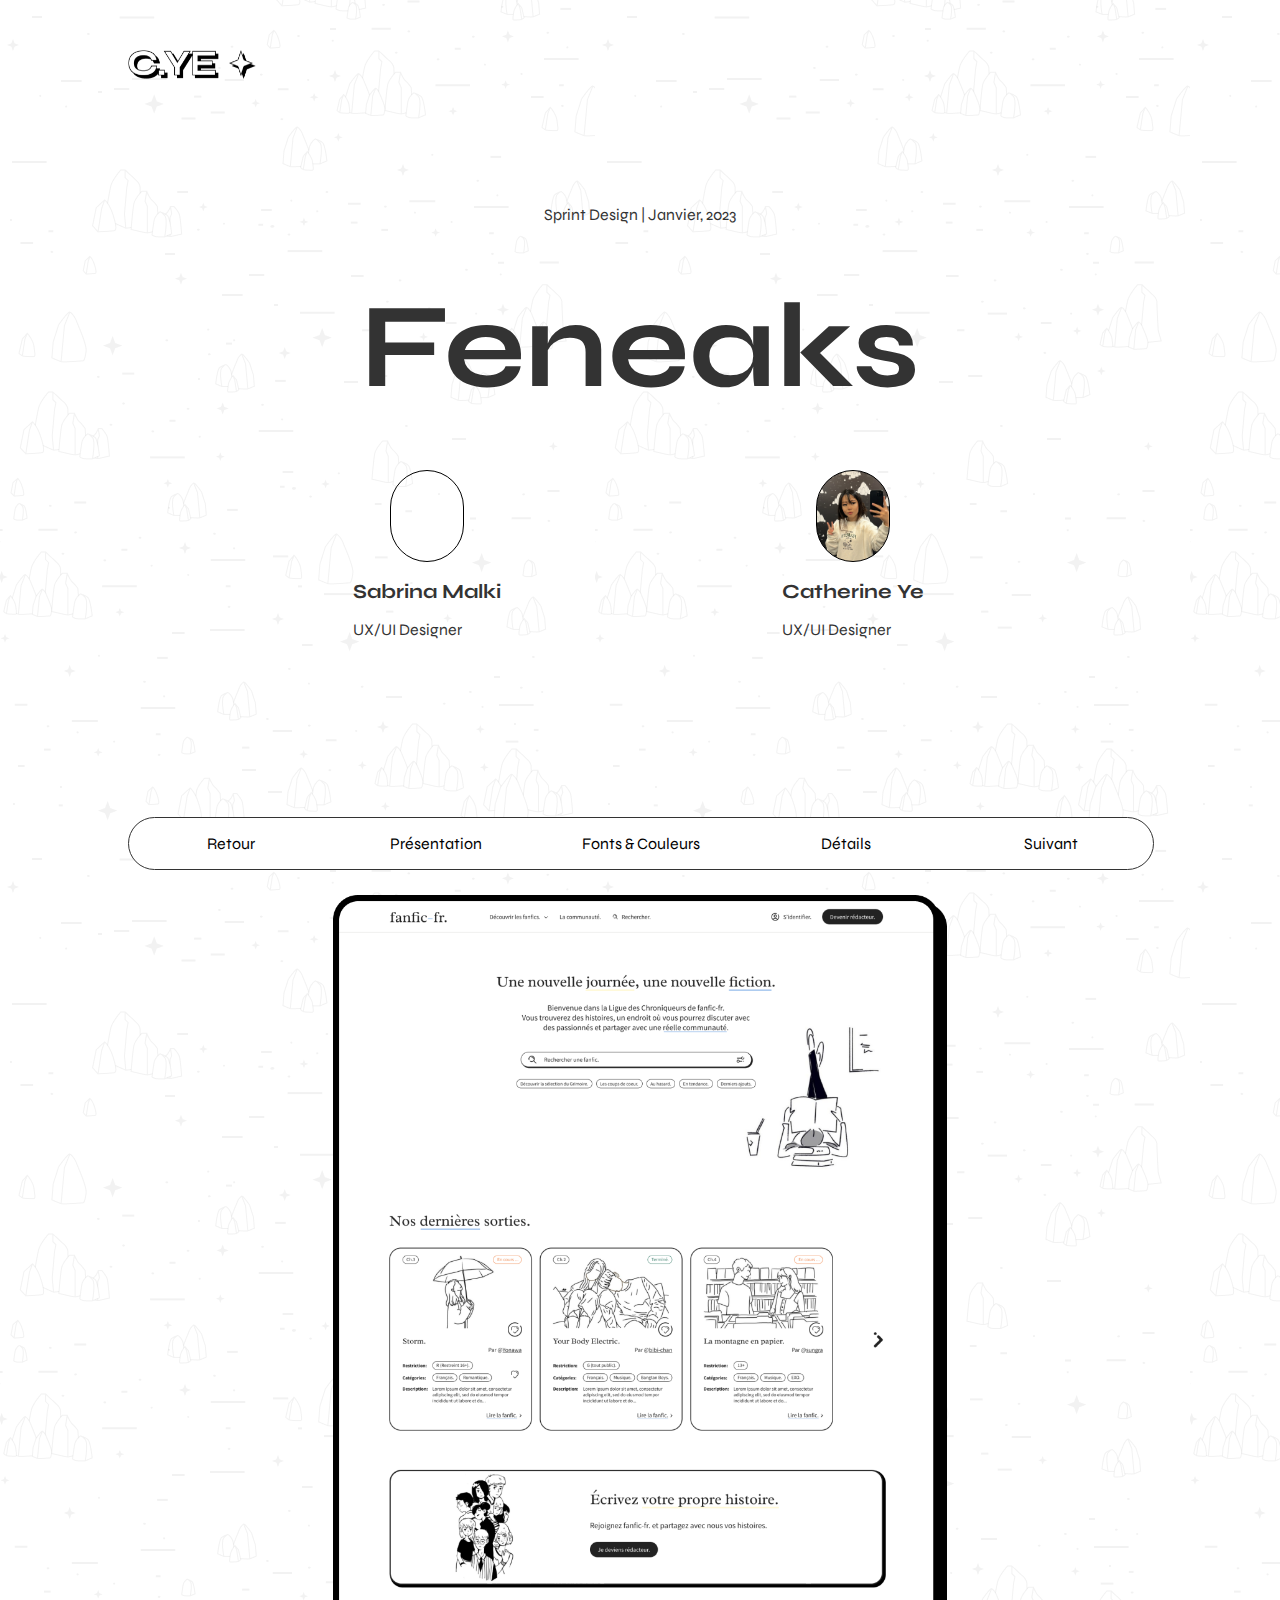
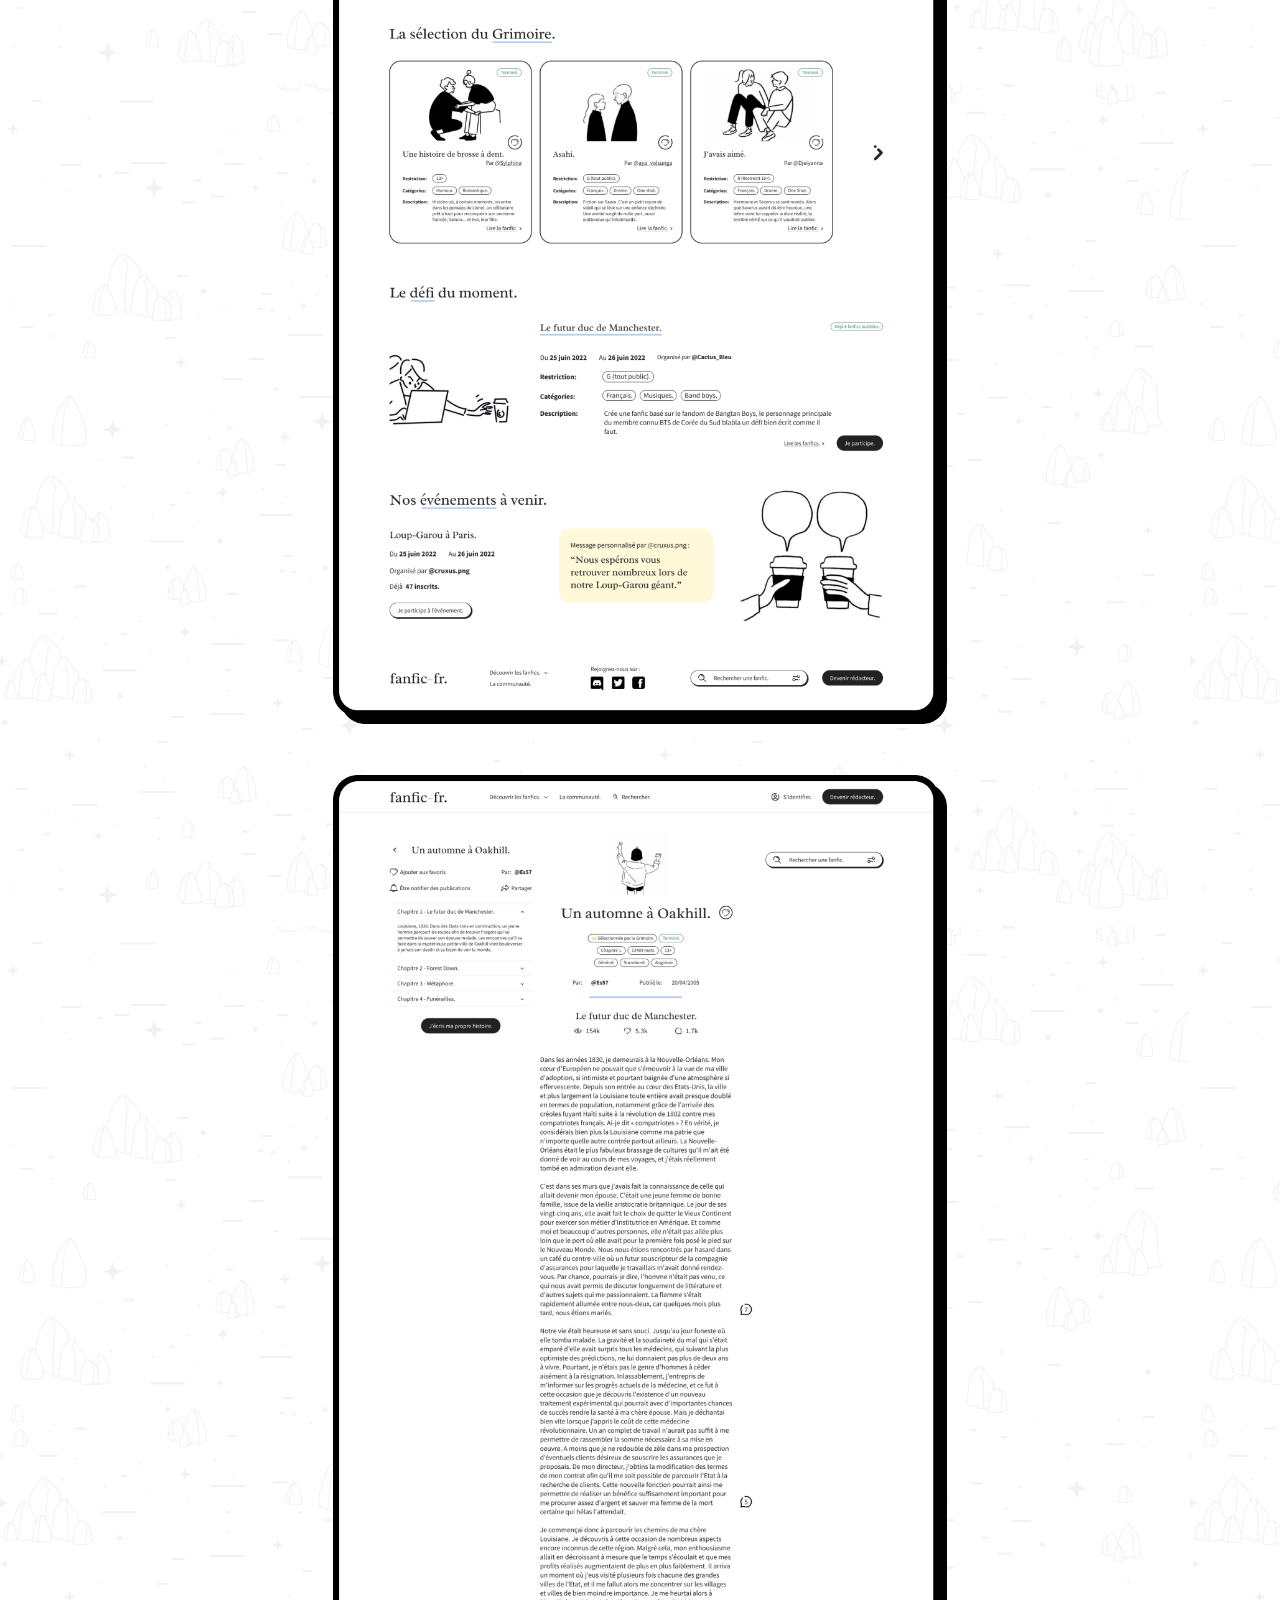
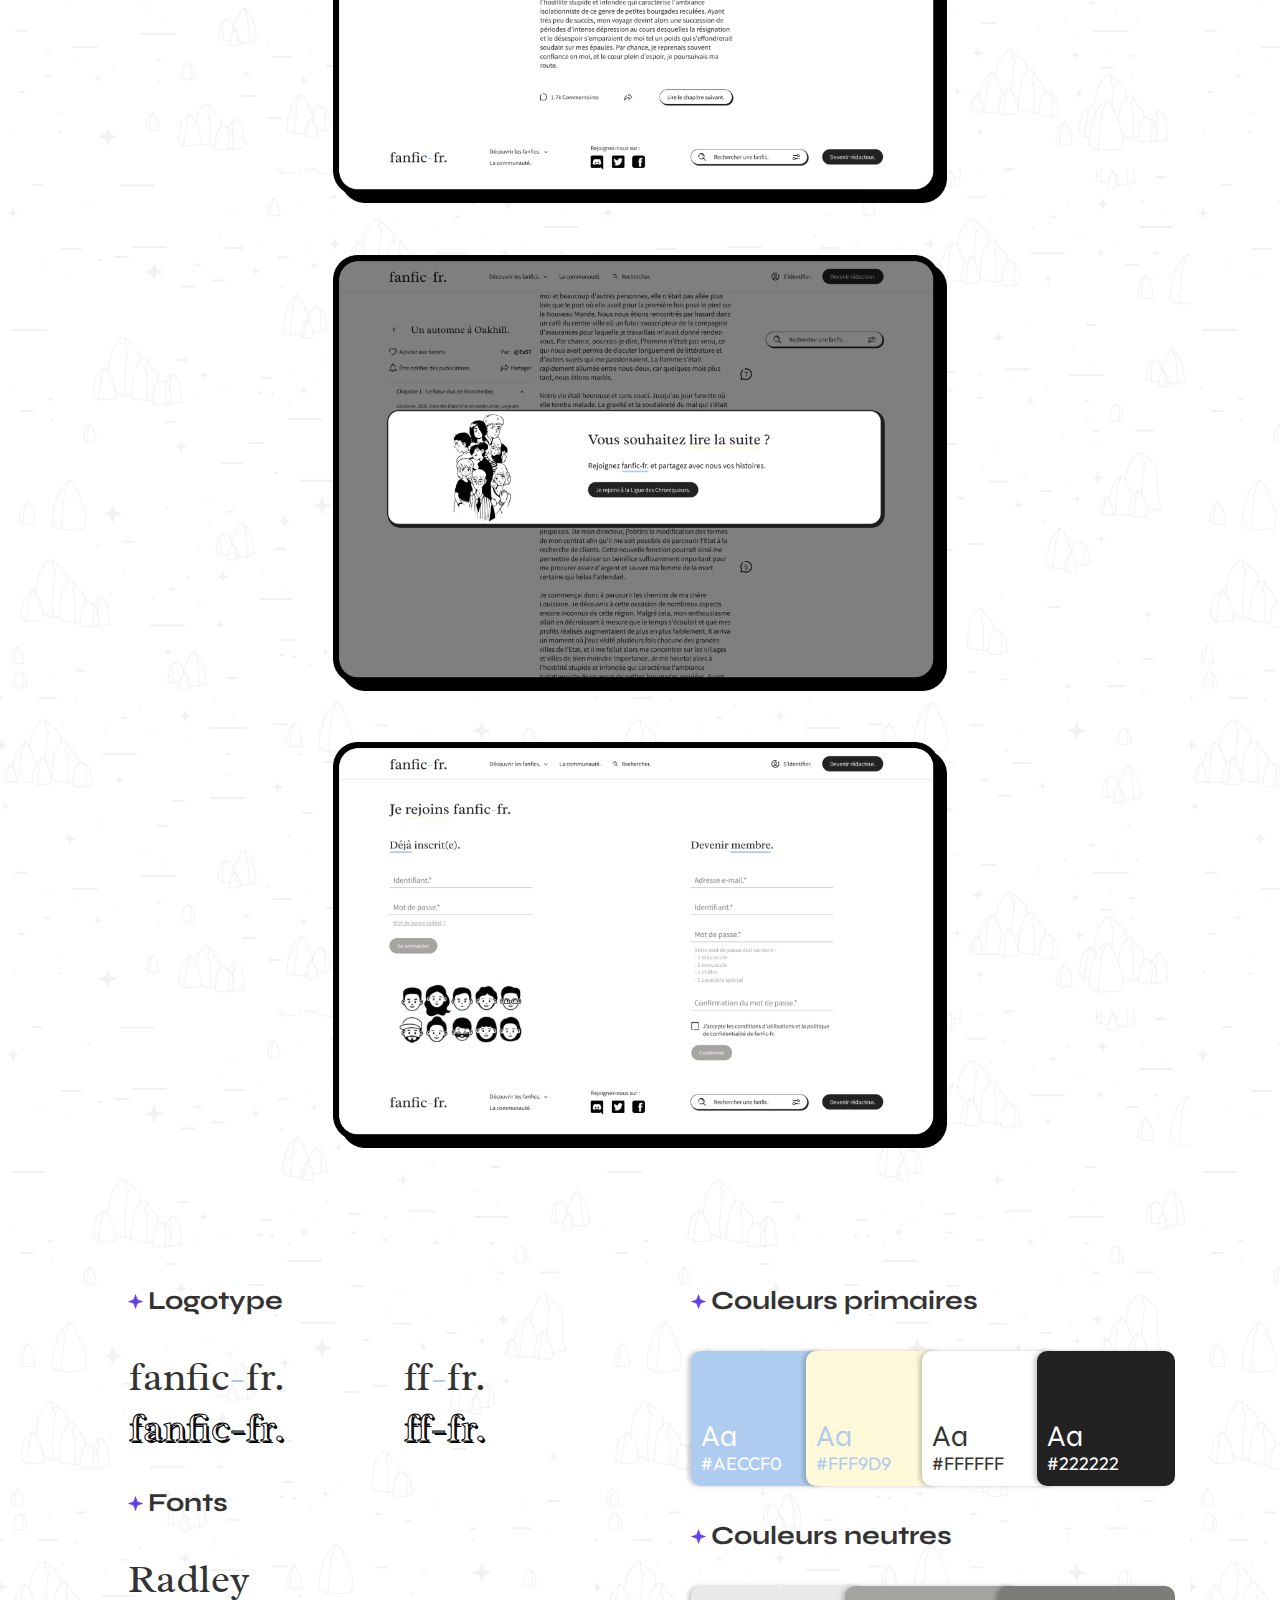
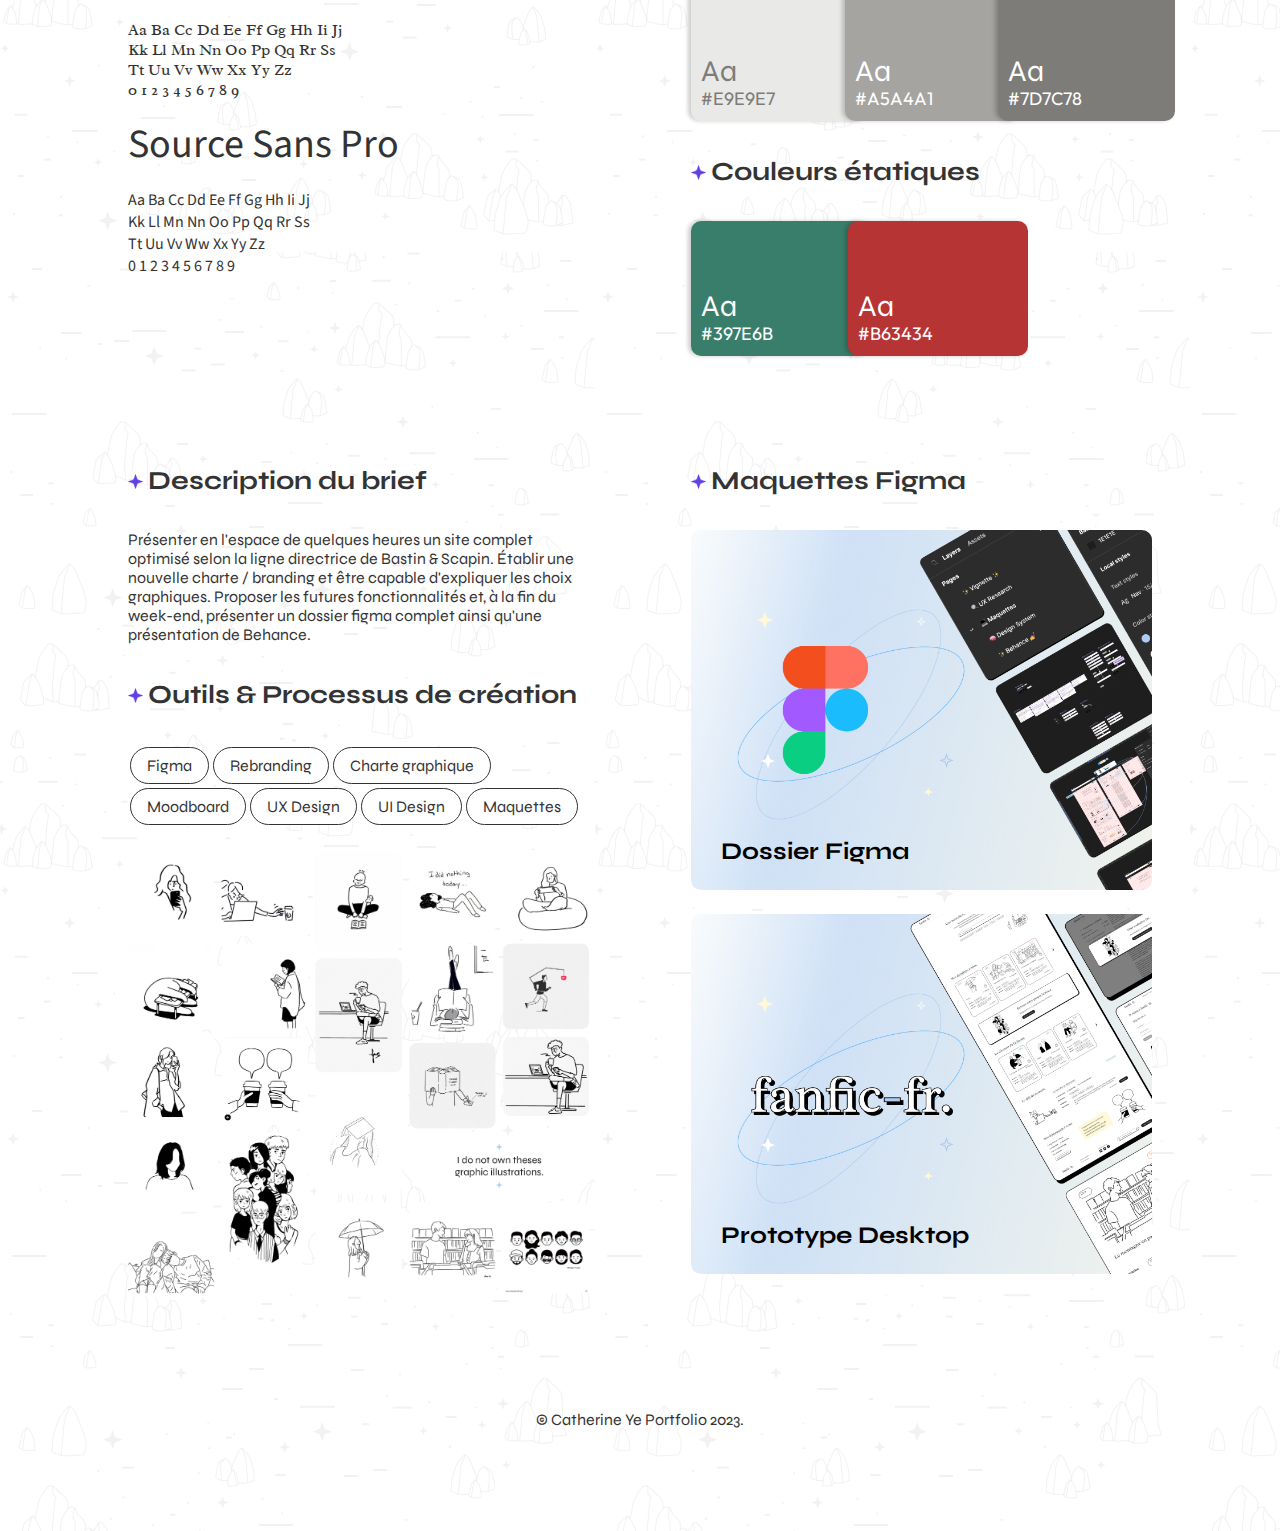
==== pages/feneaks.html @ 431a0350 "Add files via upload" ====
<!DOCTYPE html>
<html lang="fr">
    <head>
        <meta charset="UTF-8">
        <title>Portfolio 2023 | Feneaks.</title>
        <meta name="description" content="Projet 2023">
        <meta name="viewport" content="width=device-width, initial-scale=1">
        <link rel="stylesheet" href="project.css">
        <link rel="icon" href="../images/Catherine-Ye.jpg">
        <link rel="preconnect" href="https://fonts.googleapis.com">
        <link rel="preconnect" href="https://fonts.gstatic.com" crossorigin>
        <link href="https://fonts.googleapis.com/css2?family=Outfit&family=Radley&family=Source+Sans+Pro&family=Syne&display=swap" rel="stylesheet">
    </head>
    <body>
        <!-- Header -->
        <header> 
            <a href="../index.html">
            <img src    ="../images/Logo-Catherine-Ye.png" alt="Logo" id="logo"></a>
            <nav>
                <ul>
                    <a href="../index.html" class="direction-nav">
                        <li>Retour</li>
                    </a>
                    <a href="#Presentation" class="direction-nav hide">
                        <li>Présentation</li>
                    </a>
                    <a href="#font-colors" class="direction-nav hide">
                        <li>Fonts & Couleurs</li>
                    </a>
                    <a href="#details" class="direction-nav">
                        <li>Détails</li>
                    </a>               
                    <a href="../index.html" class="direction-nav">
                        <li>Suivant</li>
                    </a>           
                </ul>
            </nav>
        </header>
        <!-- Main -->
        <main>  
            <!-- PRESENTATION -->
            <section id="Presentation">
                <span>Sprint Design | Janvier, 2023</span>
                <h1>Feneaks</h1>
                <div class="display-designer">
                    <!-- DESIGNER 1 -->
                    <div class="presentation-designer">
                        <a href="#" target="_blank" class="designers" id="Sabrina">
                        </a>
                        <div>
                        <h2>Sabrina Malki</h2>
                        <span>UX/UI Designer</span>
                        </div>
                    </div>
                    <!-- DESIGNER 2 -->
                    <div class="presentation-designer">
                        <a href="https://www.linkedin.com/in/catherine-ye-b4a53a199/" target="_blank" class="designers" id="Catherine">
                        </a>
                        <div>
                        <h2>Catherine Ye</h2>
                        <span>UX/UI Designer</span>
                        </div>
                    </div>
                </div>
            </section>
            <!-- PROJECT MOCK-UPS -->
            <section id="project">
                <img src="fffr/Home-Page.png" alt="Home Page">
                <img src="fffr/Lecture-Page.png" alt="Lecture Page">
                <img src="fffr/Overlay.png" alt="Overlay Page">
                <img src="fffr/Identification.png" alt="Identification Page">
            </section>
            <!-- GRAPHIC CHART -->
            <section id="font-colors" class="display-two-section">
                <!-- LOGOTYPE & FONTS -->
                <div class="two-section">
                    <h4><div class="star"></div>Logotype</h4>
                    <div class="display">
                        <div>
                            <span class="font-radley font-name" style="padding-right:25%">fanfic<span style="color:#AECCF0">-</span>fr.</span>
                            <span class="font-radley font-name">ff<span style="color:#AECCF0">-</span>fr.</span>
                        </div>
                        <div>
                            <span class="font-radley font-name fffr-logo" style="padding-right:25%">fanfic<span style="color:#AECCF0">-</span>fr.</span>
                            <span class="font-radley font-name fffr-logo">ff<span style="color:#AECCF0">-</span>fr.</span>
                        </div>
                    </div>
                    <h4><div class="star"></div>Fonts</h4>
                    <div class="display">
                        <div class="font-radley font-size">
                            <span class="font-name">Radley</span>
                            <p>Aa Ba Cc Dd Ee Ff Gg Hh Ii Jj <br/>Kk Ll Mn Nn Oo Pp Qq Rr Ss <br/> Tt Uu Vv Ww Xx Yy Zz <br/> 0 1 2 3 4 5 6 7 8 9</p>
                        </div>
                        <div class="font-source font-size">
                            <span class="font-name">Source Sans Pro</span>
                            <p>Aa Ba Cc Dd Ee Ff Gg Hh Ii Jj <br/>Kk Ll Mn Nn Oo Pp Qq Rr Ss <br/> Tt Uu Vv Ww Xx Yy Zz <br/> 0 1 2 3 4 5 6 7 8 9</p>
                        </div>
                    </div>
                </div>
                <!-- COLORS -->
                <div class="two-section">
                    <!-- PRIMARY COLORS -->
                    <h4><div class="star"></div>Couleurs primaires</h4>
                    <div class="cards">
                        <!-- COLORS 1 -->
                        <div class="color-card" id="fffr-color1"><p class="font-card">Aa<br/><span>#AECCF0</span></p></div>
                        <!-- COLORS 2 -->
                        <div class="color-card" id="fffr-color2"><p class="font-card">Aa<br/><span>#FFF9D9</span></p></div>
                        <!-- COLORS 3 -->
                        <div class="color-card" id="color-white"><p class="font-card">Aa<br/><span>#ffffff</span></p></div>
                        <!-- COLORS 4 -->
                        <div class="color-card" id="fffr-color3"><p class="font-card">Aa<br/><span>#222222</span></p></div>
                    </div>
                    <!-- SECONDARY COLORS -->
                    <h4><div class="star"></div>Couleurs neutres</h4>
                    <div class="cards">
                        <!-- COLORS 4 -->
                        <div class="color-card" id="fffr-color4"><p class="font-card">Aa<br/><span>#E9E9E7</span></p></div>
                        <!-- COLORS 5 -->
                        <div class="color-card" id="fffr-color5"><p class="font-card">Aa<br/><span>#A5A4A1</span></p></div>
                        <!-- COLORS 6 -->
                        <div class="color-card" id="fffr-color6"><p class="font-card">Aa<br/><span>#7D7C78</span></p></div>
                    </div>
                    <!-- TERTIARY COLORS -->
                    <h4><div class="star"></div>Couleurs étatiques</h4>
                    <div class="cards">
                        <!-- COLORS 7 -->
                        <div class="color-card" id="fffr-color7"><p class="font-card">Aa<br/><span>#397E6B</span></p></div>
                        <!-- COLORS 8 -->
                        <div class="color-card" id="fffr-color8"><p class="font-card">Aa<br/><span>#B63434</span></p></div>
                    </div>
                </div>
            </section>
            <!-- CREATIVE PROCESS -->
            <section id="details" class="display-two-section">
                <div class="two-section">
                    <h4><div class="star"></div>Description du brief</h4>
                    <p>
                        Présenter en l'espace de quelques heures un site complet optimisé selon la ligne directrice de Bastin & Scapin. Établir une nouvelle charte / branding  et être capable d'expliquer les choix graphiques. Proposer les futures fonctionnalités et, à la fin du week-end, présenter un dossier figma complet ainsi qu'une présentation de Behance.
                    </p>

                    <h4><div class="star"></div>Outils & Processus de création</h4>
                    <div class="tags">
                        <span>Figma</span>
                        <span>Rebranding</span>
                        <span>Charte graphique</span>
                        <span>Moodboard</span>
                        <span>UX Design</span>
                        <span>UI Design</span>
                        <span>Maquettes</span>
                    </div>
                    <img src="fffr/inspirations.png" alt="Overlay Page">
                    
                </div>
                <div class="two-section">
                    <h4><div class="star"></div>Maquettes Figma</h4>
                    <a href="https://www.figma.com/file/IY01P5jGWCHgqMpRWJ1ER8/Fanfic-fr.?node-id=75%3A1815&t=VObmJ5rbemUTi3DX-1" target="_blank">
                    <div class="project" id="Figma-FFFR">
                        <h3 class="font-project">Dossier Figma</h3>
                    </div>
                    </a>

                    <a href="https://www.figma.com/proto/IY01P5jGWCHgqMpRWJ1ER8/Fanfic-fr.?page-id=2%3A112&node-id=2%3A113&viewport=396%2C424%2C0.16&scaling=scale-down-width&starting-point-node-id=2%3A113" target="_blank">
                        <div class="project" id="Figma-FFFR2">
                            <h3 class="font-project">Prototype Desktop</h3>
                        </div>
                        </a>
                </div>
            </section>
        </main>       
        <!-- Footer -->
        <footer> 
            © Catherine Ye Portfolio 2023.
        </footer>
    </body>
</html>
---- pages/project.css ----
/* General Code */

html{
    scroll-behavior: smooth;
}

body{
    background-image: url("../images/Background.png");
    width: 80%;
    margin: 0 auto;
    font-family: 'Syne', sans-serif;
    color: #333;
}

nav{
    width: 80%;
    bottom: 30px;
    border: 1px #333 solid;
    border-radius: 50px;
    background-color: #fff;
    position: fixed;
    z-index: 1;
}

ul{
    margin: 0;
    padding: 0;
    display: flex;
    flex-direction: row;
    justify-content: space-between;
}

ul>a{
    width: 20%;
}

li{
    text-align: center;
    padding: 16px;
    list-style: none;
    border-radius: 50px;
}

nav ul a li:hover{
    cursor: pointer;
    color: #fff;
    background-color: #1650E9;
    transition-duration: 0.3s;
}

li:not(hover){
    transition-duration: 0.3s;
}

a{
    color: initial;
    text-decoration: none;
}

h1{
    font-size: 120px;
    margin: 5% 0;
    text-justify: center;
    text-align: center;
}

h2{
    font-size: 20px;
}

h3{
    font-size: 24px;
}

h4{
    font-size: 26px;
}

@font-face {
    font-family: 'Filson Pro';
    src: url('custom-font/FilsonPro-Regular.eot');
    src: url('custom-font/FilsonPro-Regular.woff') format('woff'),url('custom-font/FilsonPro-Regular.woff2') format('woff2'),
         url('custom-font/FilsonPro-Regular.ttf') format('truetype'),
         url('custom-font/FilsonPro-Regular.svg') format('svg');
    font-weight: normal;
    font-style: normal;

}

.star{
    width: 15px;
    height: 15px;
    padding-right: 5px;
    background-image: url('../images/star.png');
    background-size: contain;
    background-repeat: no-repeat;
    display: inline-block;
}

#logo{
    width: 10%;
    height: auto;
    position: fixed;
    top: 50px;
    z-index: 1;
}

/* MAIN */

main{
    display: flex;
    flex-direction: column;
    justify-content: space-between;
}

section{
    padding-top: 5%;
    scroll-behavior: smooth;
}

/* DESIGNERS */

#Presentation{
    width: 100%;
    display: flex;
    flex-direction: column;
    align-items: center;
    padding: 20% 0;
}

.display-designer{
    width: 100%;
    display: flex;
    justify-content: space-evenly;
}

.presentation-designer{
    width: 25%;
    display: flex;
    flex-direction: column;
    align-items: center;
}

.designers{
    width: 8vh;
    height: 10vh;
    border-radius: 200px;
    border: 1px solid #000 ;
    background-size: cover;
    background-repeat: no-repeat;

}

#Sabrina{
    background-image: url("../images/Sabrina-Malki.png");
}

#Damien{
    background-image: url("../images/Damien-Veau.png");
}

#Catherine{
    background-image: url("../images/Catherine-Ye.png");
}

/* PROJECTS */

#project{
    display: flex;
    flex-direction: column;
    justify-content: center;
    align-items: center;
}

#project img{
    width: 60%;
    margin-bottom: 5%;
}

/* FONTS & COLORS */

.two-section{
    width: 45%;
}

.two-section img{
    padding-top: 5%;
    width: 100%;
}

.display{
    display: flex;
    justify-content: space-between;
    flex-direction: column;
}

.display-two-section{
    display: flex;
    flex-direction: row;
    justify-content: space-between;
}

/*LOGOTYPE FFFR*/

.fffr-logo{
    color: #fff;
    -webkit-text-stroke: 1px;
    -webkit-text-stroke-color: #000000;
    text-shadow: 2px 2px 0px #000000;
}

/* GENERIC FONTS */

.font-syne{
    font-family: 'Syne', sans-serif;
}

.font-outfit{
    font-family: 'Outfit', sans-serif;
}

/* FANFIC-FR. FONTS */

.font-radley{
    font-family: 'Radley', serif;
}

.font-source{
    font-family: 'Source Sans Pro', sans-serif;
}

.font-raleway{
    font-family: 'Raleway', sans-serif;
}

.font-filson{
    font-family: 'Filson Pro';
}

.font-poppins{
    font-family: 'Poppins', sans-serif;
}

.font-inter{
    font-family: 'Inter', sans-serif;
}

.font-name{
    font-size: 40px;
}

.cards{
    display: flex;
    margin-bottom: 5%;
}

.color-card{
    width: 20vh;
    height: 15vh;
    border-radius: 10px;
    margin-right: -5%;
    position: relative;
    box-shadow: -3px 0px 4px 0px rgba(0, 0, 0, .2);
}

.color-card:hover{
    width: 30vh;
    transition-duration: 0.4s;
}

.color-card:not(hover){
    transition-duration: 0.4s;
}

.font-card{
    margin: 0;
    position: absolute;
    font-size: 30px;
    line-height: 24px;
    bottom: 10px;
    left: 10px;
}

.font-card span{
    font-size: 18px;
    text-transform: uppercase;
    font-family: 'Outfit', sans-serif;
}

/* GENERIC COLORS */

#color-blue{
    background-color: #1650E9;
    color: #fff;
}

#color-black{
    background-color: #333;
    color: #fff;
}

#color-white{
    background-color: #fff;
    color: #333;
}

/* FANFIC-FR. COLORS */

#fffr-color1{
    background-color: #AECCF0;
    color: #fff;
}

#fffr-color2{
    background-color: #FFF9D9;
    color: #AECCF0;
}

#fffr-color3{
    background-color: #222222;
    color: #fff;
}

#fffr-color4{
    background-color: #E9E9E7;
    color: #7D7C78;
}

#fffr-color5{
    background-color: #A5A4A1;
    color: #fff;
}

#fffr-color6{
    background-color: #7D7C78;
    color: #fff;
}

#fffr-color7{
    background-color: #397E6B;
    color: #fff;
}

#fffr-color8{
    background-color: #B63434;
    color: #fff;
}

/* ROLLL&PLAY COLORS */

#rolllp-color1{
    background-color: #869CE5;
    color: #fff;
}

#rolllp-color2{
    background-color: #F08CA3;
    color: #fff;
}

#rolllp-color3{
    background-color: #0F1243;
    color: #fff;
}

#rolllp-color4{
    background-color: #FFE3E2;
    color: #0F1243;
}

#rolllp-color5{
    background-color: #FFF9EB;
    color: #0F1243;
}

#rolllp-color6{
    background-color: #121212;
    color: #fff;
}

#rolllp-color7{
    background: linear-gradient(180deg, #FFE3E2 7.29%, #FFEAE2 33.33%, #FFF9EB 56.25%, #E8EDFE 82.81%, #C6D0F4 100%);
    color: #0F1243;
}

/* THE WOKIES COLORS */

#wokies-color1{
    background-color: #4EBE90;
    color: #FFF;
}

#wokies-color2{
    background-color: #FFF8EA;
    color: #000;
}

#wokies-color3{
    background-color: #FFD2CC;
    color: #000;
}

#wokies-color4{
    background-color: #FFBE14;
    color: #fff;
}

#wokies-color5{
    background-color: #3757E1;
    color: #fff;
}

#wokies-color6{
    background-color: #EF2B00;
    color: #fff;
}

#wokies-color7{
    background-color: #F1F1F1;
    color: #000;
}

#wokies-color8{
    background-color: #9F9F9F;
    color: #000;
}

/* TOOLS & CREATIVE PROCESS*/

#details{
    display: flex;
}

.tags{
    display: flex;
    flex-wrap: wrap;
}

.tags span{
    padding: 8px 16px;
    margin: 2px;
    background-color: #fff;
    border: 1px solid #333;
    border-radius: 30px;
}

.project{
    width: 100%; 
    height: 40vh;
    background-size: cover;
    background-repeat: no-repeat;
    margin-bottom: 5%;
    position: relative;
    border-radius: 10px;
}

.font-project{
    position: absolute;
    bottom: 0;
    left: 30px;
}

#Figma-FFFR{
    background-image: url("fffr/Figma-fffr.png");
}

#Figma-FFFR2{
    background-image: url("../images/Vignette-fffr.png");
}

#Figma-RP{
    background-image: url("rolllp/Vignette-RolllP-Desktop.png");
}

#Figma-RP2{
    background-image: url("rolllp/Vignette-RolllP-Mobile.png");
}

#Figma-wokies{
    background-image: url("wokies/Figma-wokies.png");
}

footer{
    text-align: center;
    margin: 10% 0;
}

/* Laptop */

@media only screen and (max-width: 992px) {

    nav{
        bottom: 20px;
    }   

    #logo{
        width: 20%;
        height: auto;
        position: fixed;
        top: 30px;
    }

    .presentation-designer{
        width: 50%;
        flex-direction: column;
        text-align: center;
    } 

    h1{
        font-size: 60px;
    }    

    #project img{
        width: 100%;
    }

    .display{
        flex-direction: row;
    }

    .display-two-section{
        width: 100%;
        flex-direction: column;
    }

    .two-section{
        width: 100%;
    }
    
    .color-card{
        width: 20vh;
        height: 15vh;
    }    
}

/* Tablet */

@media only screen and (max-width: 768px) {
    h4{
        font-size: 20px;
    }

    .hide{
        display: none;
    }

    ul{
        justify-content: space-around;
    }
    ul>a {
        width: 33.3%;
    }

    .font-size{
        font-size: 18px;
    }

    .font-card{
        font-size: 20px;
    }
    
    .font-card span{
        font-size: 14px;
    }

    .color-card{
        margin-right: -2%;
    }    

    .project{
        width: 100%; 
        height: 30vh;
    }
    footer{
        margin-bottom: 20%;
    }
}

/* Phone */

@media only screen and (max-width: 500px) {

    .display{
        flex-direction: column;
    }
    .display div{
        display: flex;
        flex-direction: column;
    }

    footer{
        margin-bottom: 30%;
    }

}
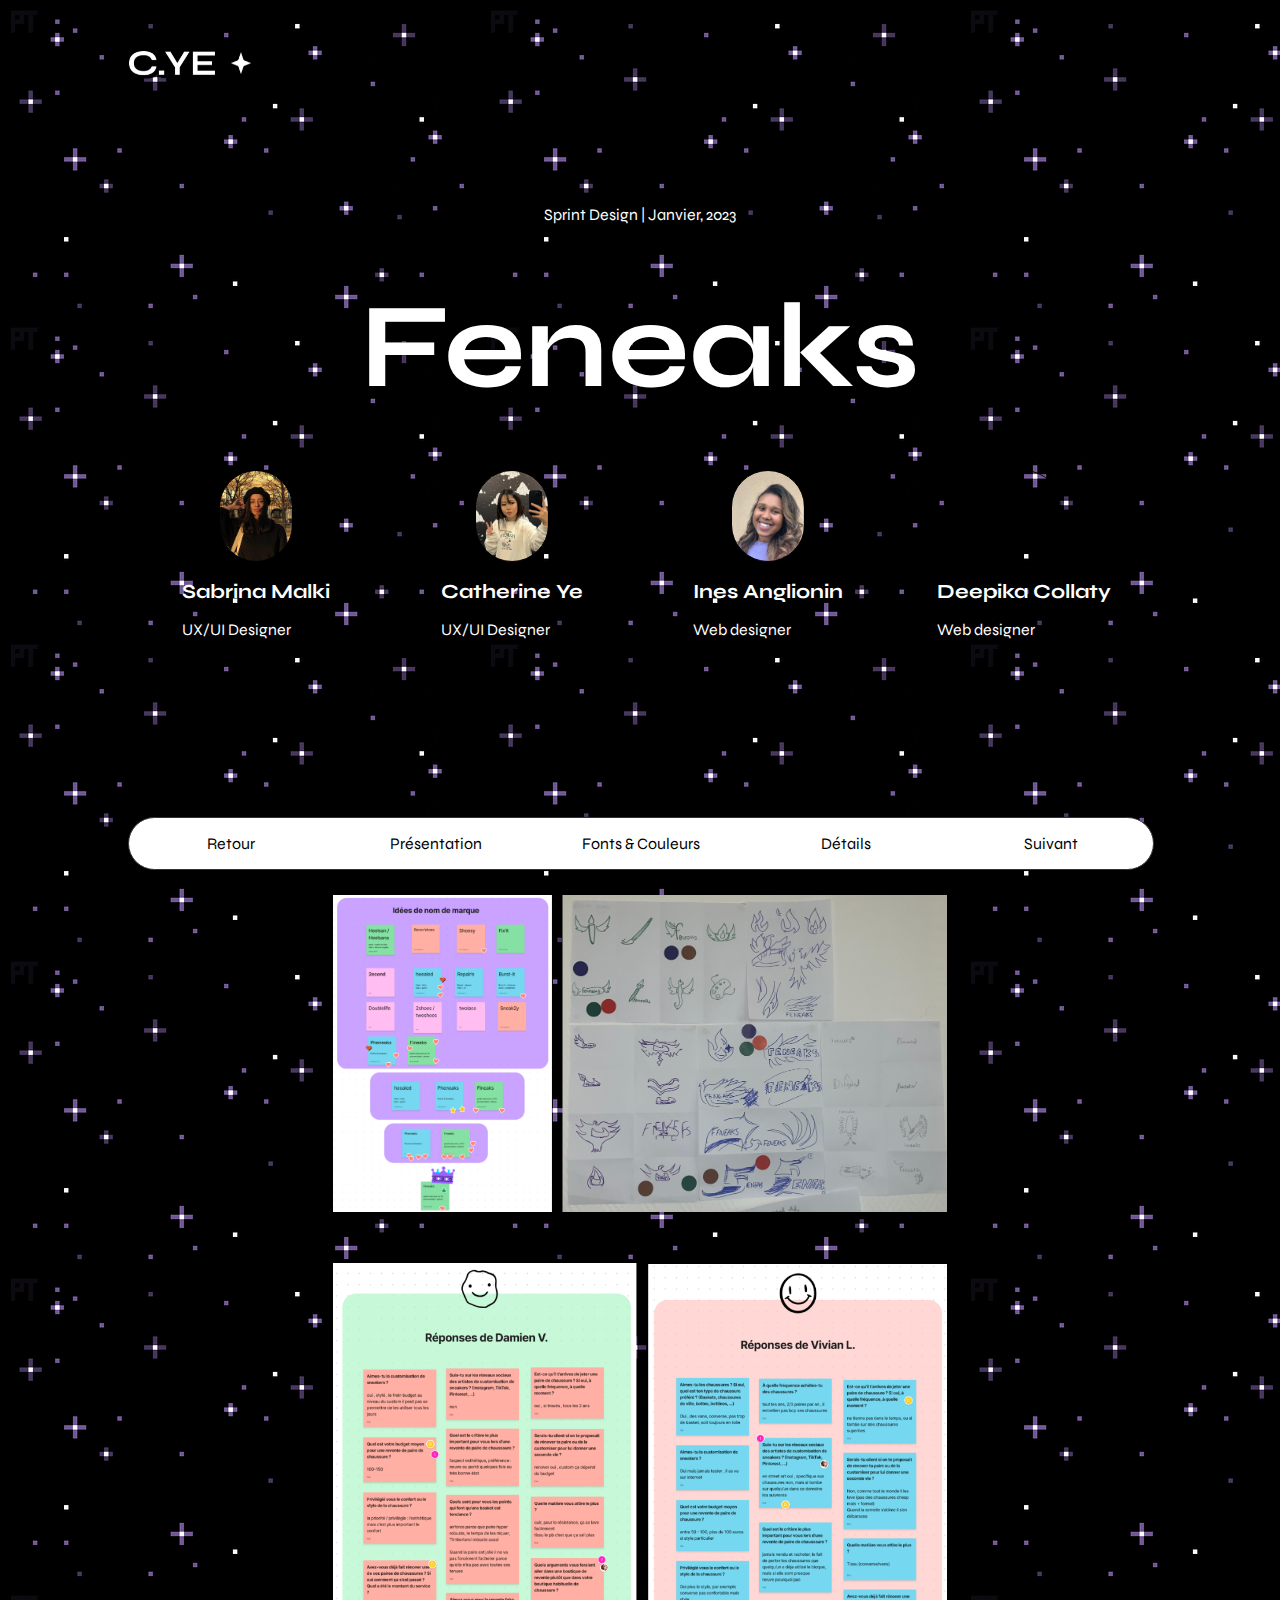
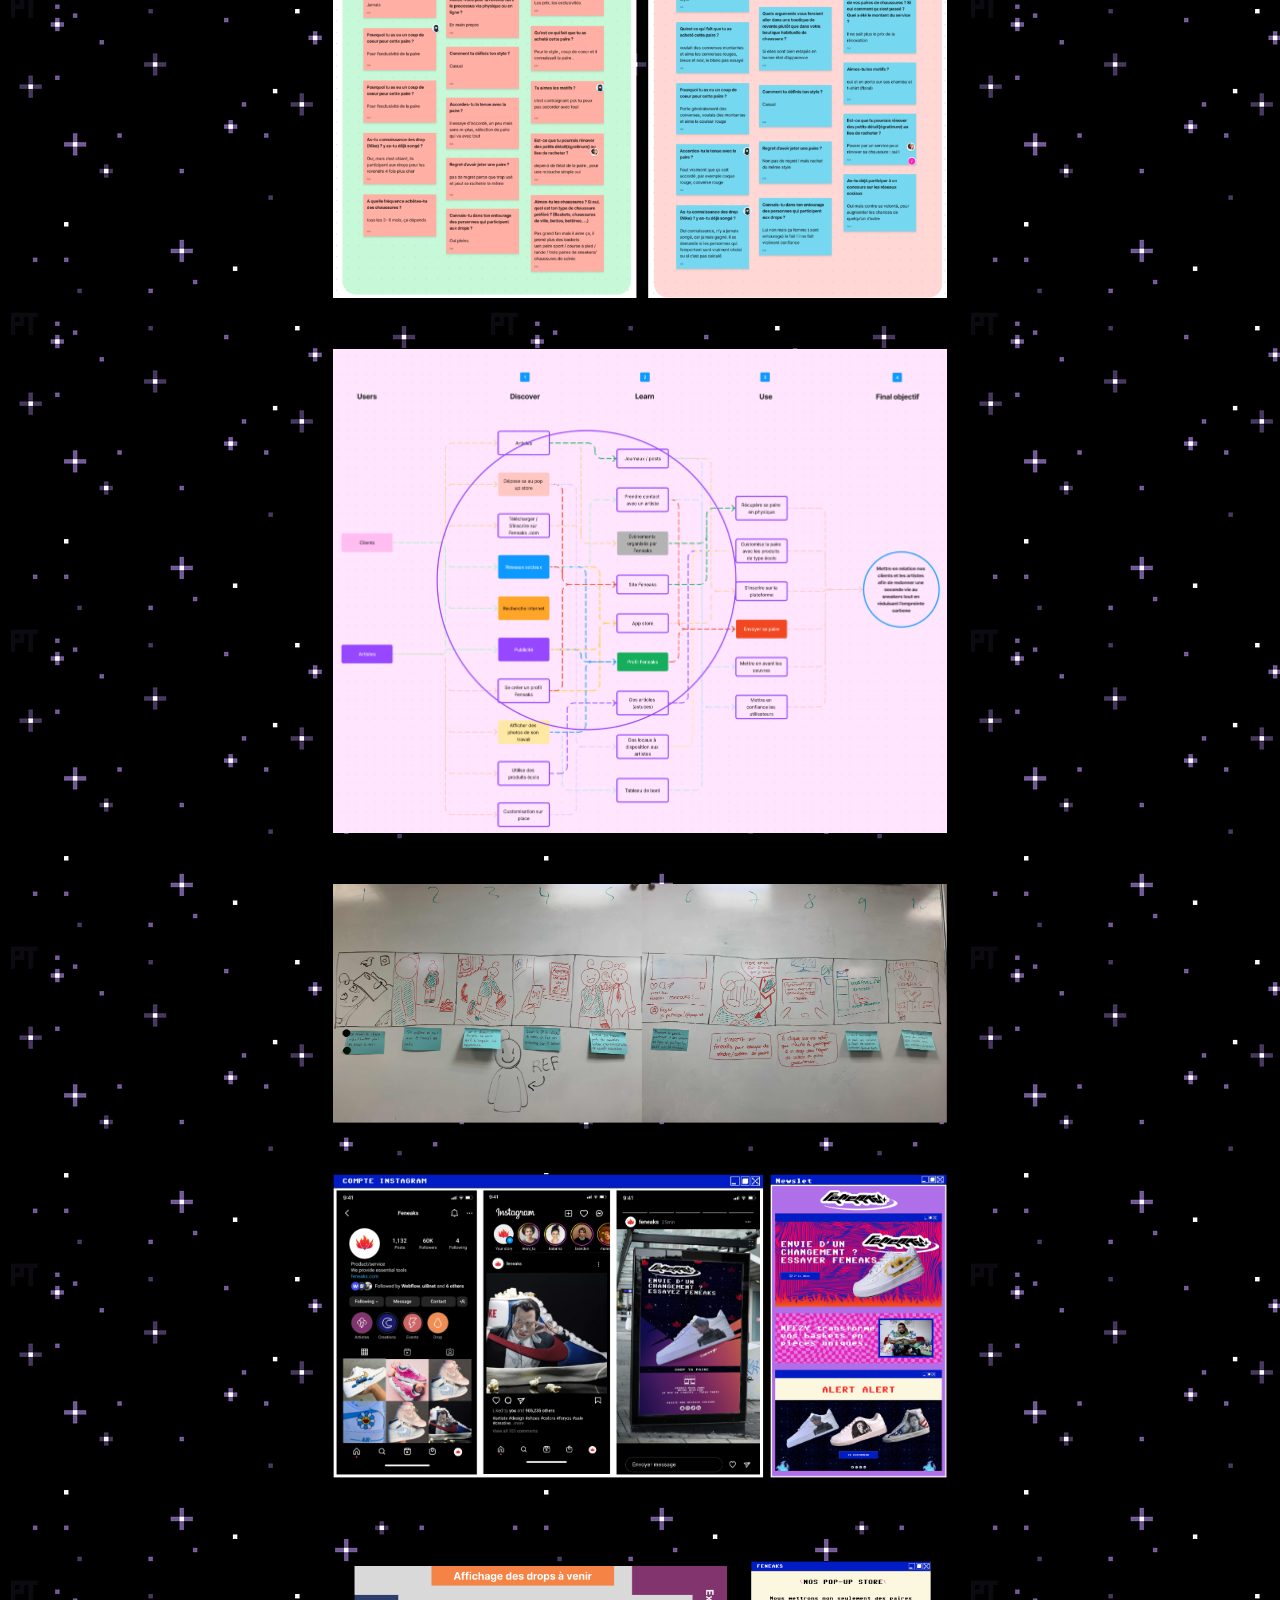
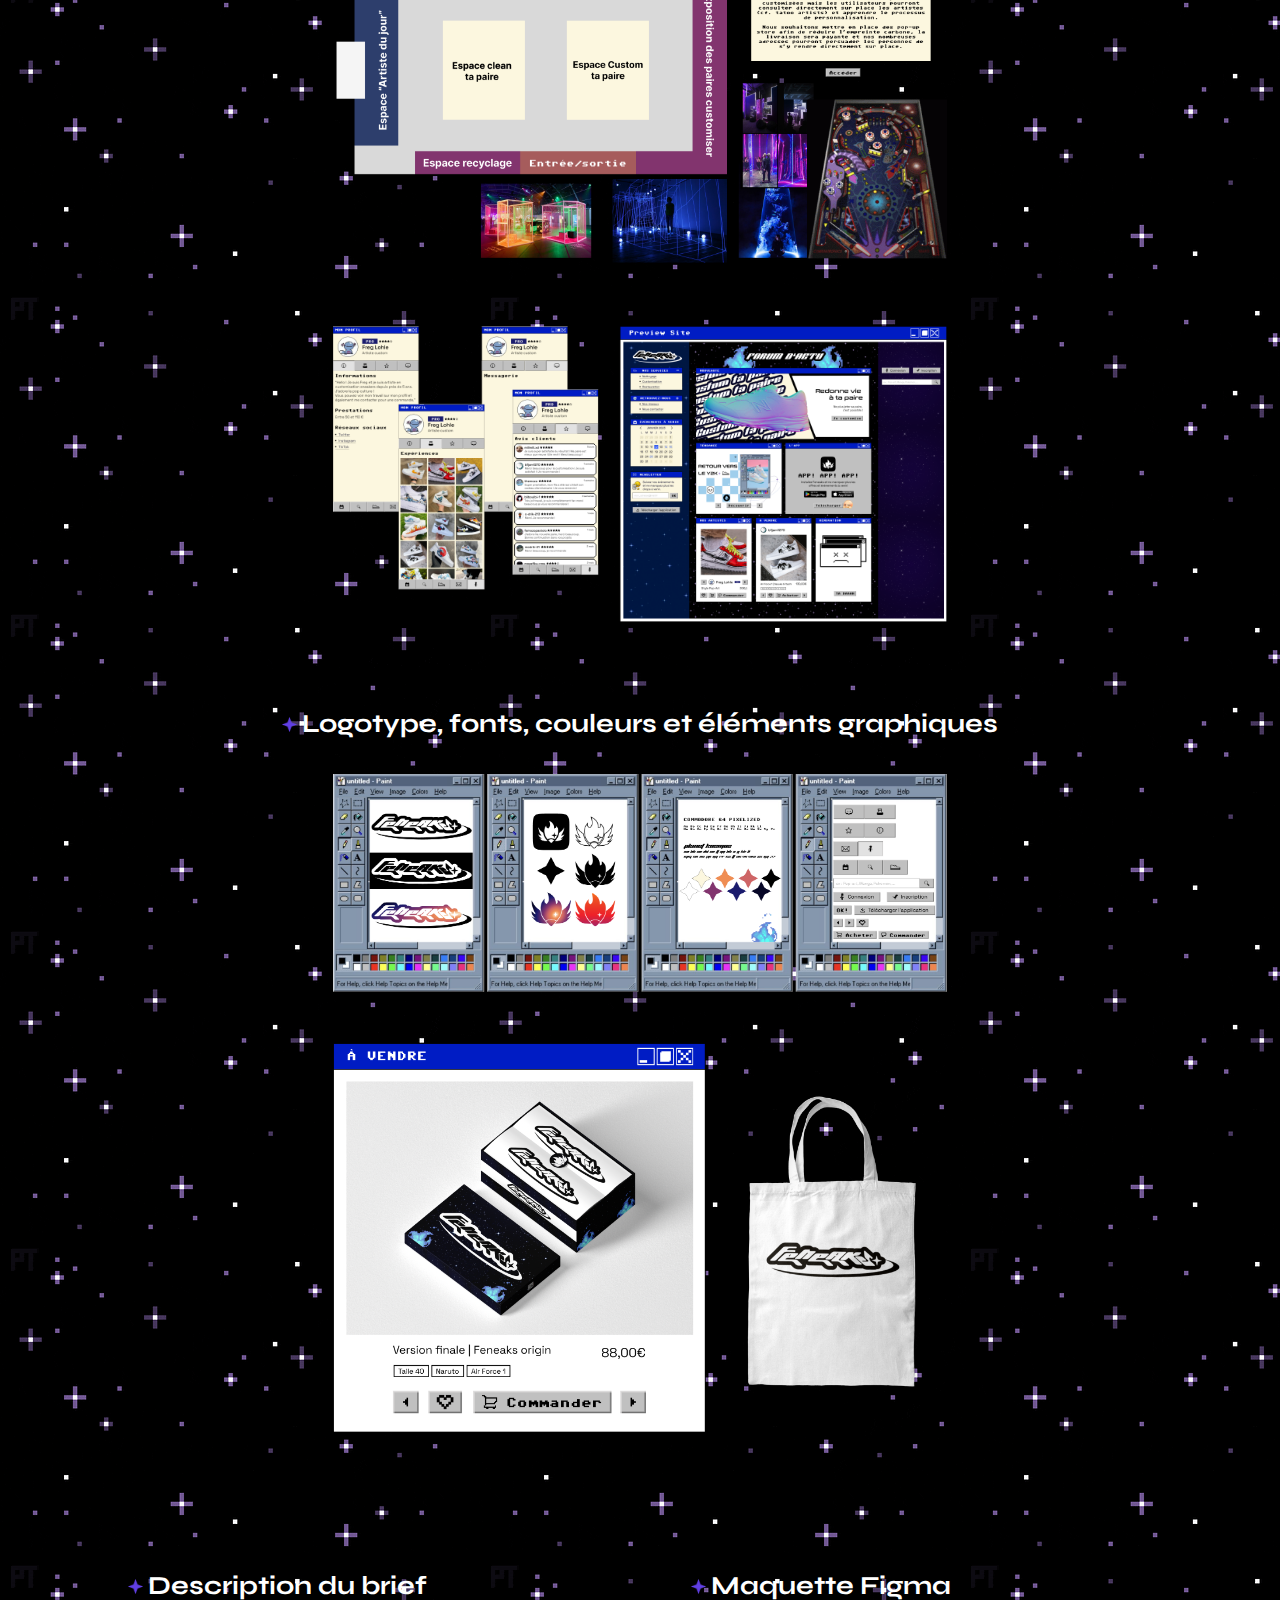
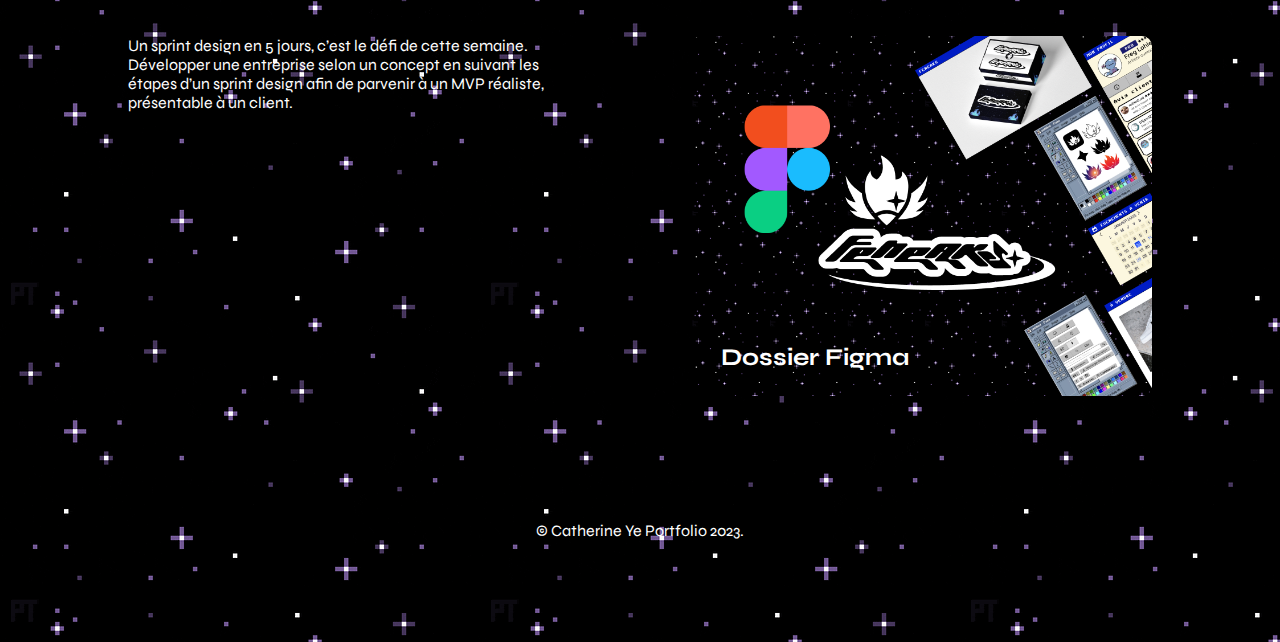
==== commit 571d0847: "Add files via upload" ====
--- a/pages/feneaks.html
+++ b/pages/feneaks.html
@@ -11,7 +11,7 @@
         <link rel="preconnect" href="https://fonts.gstatic.com" crossorigin>
         <link href="https://fonts.googleapis.com/css2?family=Outfit&family=Radley&family=Source+Sans+Pro&family=Syne&display=swap" rel="stylesheet">
     </head>
-    <body>
+    <body id="feneaks-bg">
         <!-- Header -->
         <header> 
             <a href="../index.html">
@@ -30,7 +30,7 @@
                     <a href="#details" class="direction-nav">
                         <li>Détails</li>
                     </a>               
-                    <a href="../index.html" class="direction-nav">
+                    <a href="rolllp.html" class="direction-nav">
                         <li>Suivant</li>
                     </a>           
                 </ul>
@@ -61,110 +61,56 @@
                         <span>UX/UI Designer</span>
                         </div>
                     </div>
+                    <!-- DESIGNER 3 -->
+                    <div class="presentation-designer">
+                        <a href="#" target="_blank" class="designers" id="Ines">
+                        </a>
+                        <div>
+                        <h2>Ines Anglionin</h2>
+                        <span>Web designer</span>
+                        </div>
+                    </div>
+                    <!-- DESIGNER 4 -->
+                    <div class="presentation-designer">
+                        <a href="" target="_blank" class="designers" id="Deepika">
+                        </a>
+                        <div>
+                        <h2>Deepika Collaty</h2>
+                        <span>Web designer</span>
+                        </div>
+                    </div>
                 </div>
             </section>
             <!-- PROJECT MOCK-UPS -->
             <section id="project">
-                <img src="fffr/Home-Page.png" alt="Home Page">
-                <img src="fffr/Lecture-Page.png" alt="Lecture Page">
-                <img src="fffr/Overlay.png" alt="Overlay Page">
-                <img src="fffr/Identification.png" alt="Identification Page">
-            </section>
+                <img src="feneaks/Names.png" alt="Name proposition and voting. Crazy-8, 8 minutes activty where you have to draw a logo proposition during each minutes">
+                <img src="feneaks/Interviews.png" alt="2 interviews">
+                <img src="feneaks/Roadmap.png" alt="Roadmap to achieve the final objectif">
+                <img src="feneaks/Storyboard.png" alt="Storyboard">
+                <img src="feneaks/Socials.png" alt="Instagram">
+                <img src="feneaks/pop up store.png" alt="Pop-up store">
+                <img src="feneaks/Mockup.png" alt="App and website">
+                <h4 id="font-colors"><div class="star"></div>Logotype, fonts, couleurs et éléments graphiques</h4>
+                <img src="feneaks/Charte.png" alt="Graphic Chart">
+                <img src="feneaks/Packaging.png" alt="Packaging and tote bag">
+                
             <!-- GRAPHIC CHART -->
-            <section id="font-colors" class="display-two-section">
-                <!-- LOGOTYPE & FONTS -->
-                <div class="two-section">
-                    <h4><div class="star"></div>Logotype</h4>
-                    <div class="display">
-                        <div>
-                            <span class="font-radley font-name" style="padding-right:25%">fanfic<span style="color:#AECCF0">-</span>fr.</span>
-                            <span class="font-radley font-name">ff<span style="color:#AECCF0">-</span>fr.</span>
-                        </div>
-                        <div>
-                            <span class="font-radley font-name fffr-logo" style="padding-right:25%">fanfic<span style="color:#AECCF0">-</span>fr.</span>
-                            <span class="font-radley font-name fffr-logo">ff<span style="color:#AECCF0">-</span>fr.</span>
-                        </div>
-                    </div>
-                    <h4><div class="star"></div>Fonts</h4>
-                    <div class="display">
-                        <div class="font-radley font-size">
-                            <span class="font-name">Radley</span>
-                            <p>Aa Ba Cc Dd Ee Ff Gg Hh Ii Jj <br/>Kk Ll Mn Nn Oo Pp Qq Rr Ss <br/> Tt Uu Vv Ww Xx Yy Zz <br/> 0 1 2 3 4 5 6 7 8 9</p>
-                        </div>
-                        <div class="font-source font-size">
-                            <span class="font-name">Source Sans Pro</span>
-                            <p>Aa Ba Cc Dd Ee Ff Gg Hh Ii Jj <br/>Kk Ll Mn Nn Oo Pp Qq Rr Ss <br/> Tt Uu Vv Ww Xx Yy Zz <br/> 0 1 2 3 4 5 6 7 8 9</p>
-                        </div>
-                    </div>
-                </div>
-                <!-- COLORS -->
-                <div class="two-section">
-                    <!-- PRIMARY COLORS -->
-                    <h4><div class="star"></div>Couleurs primaires</h4>
-                    <div class="cards">
-                        <!-- COLORS 1 -->
-                        <div class="color-card" id="fffr-color1"><p class="font-card">Aa<br/><span>#AECCF0</span></p></div>
-                        <!-- COLORS 2 -->
-                        <div class="color-card" id="fffr-color2"><p class="font-card">Aa<br/><span>#FFF9D9</span></p></div>
-                        <!-- COLORS 3 -->
-                        <div class="color-card" id="color-white"><p class="font-card">Aa<br/><span>#ffffff</span></p></div>
-                        <!-- COLORS 4 -->
-                        <div class="color-card" id="fffr-color3"><p class="font-card">Aa<br/><span>#222222</span></p></div>
-                    </div>
-                    <!-- SECONDARY COLORS -->
-                    <h4><div class="star"></div>Couleurs neutres</h4>
-                    <div class="cards">
-                        <!-- COLORS 4 -->
-                        <div class="color-card" id="fffr-color4"><p class="font-card">Aa<br/><span>#E9E9E7</span></p></div>
-                        <!-- COLORS 5 -->
-                        <div class="color-card" id="fffr-color5"><p class="font-card">Aa<br/><span>#A5A4A1</span></p></div>
-                        <!-- COLORS 6 -->
-                        <div class="color-card" id="fffr-color6"><p class="font-card">Aa<br/><span>#7D7C78</span></p></div>
-                    </div>
-                    <!-- TERTIARY COLORS -->
-                    <h4><div class="star"></div>Couleurs étatiques</h4>
-                    <div class="cards">
-                        <!-- COLORS 7 -->
-                        <div class="color-card" id="fffr-color7"><p class="font-card">Aa<br/><span>#397E6B</span></p></div>
-                        <!-- COLORS 8 -->
-                        <div class="color-card" id="fffr-color8"><p class="font-card">Aa<br/><span>#B63434</span></p></div>
-                    </div>
-                </div>
-            </section>
+            
             <!-- CREATIVE PROCESS -->
             <section id="details" class="display-two-section">
                 <div class="two-section">
                     <h4><div class="star"></div>Description du brief</h4>
                     <p>
-                        Présenter en l'espace de quelques heures un site complet optimisé selon la ligne directrice de Bastin & Scapin. Établir une nouvelle charte / branding  et être capable d'expliquer les choix graphiques. Proposer les futures fonctionnalités et, à la fin du week-end, présenter un dossier figma complet ainsi qu'une présentation de Behance.
+                        Un sprint design en 5 jours, c’est le défi de cette semaine. Développer une entreprise selon un concept en suivant les étapes d’un sprint design afin de parvenir à un MVP réaliste, présentable à un client.
                     </p>
-
-                    <h4><div class="star"></div>Outils & Processus de création</h4>
-                    <div class="tags">
-                        <span>Figma</span>
-                        <span>Rebranding</span>
-                        <span>Charte graphique</span>
-                        <span>Moodboard</span>
-                        <span>UX Design</span>
-                        <span>UI Design</span>
-                        <span>Maquettes</span>
-                    </div>
-                    <img src="fffr/inspirations.png" alt="Overlay Page">
-                    
                 </div>
                 <div class="two-section">
-                    <h4><div class="star"></div>Maquettes Figma</h4>
-                    <a href="https://www.figma.com/file/IY01P5jGWCHgqMpRWJ1ER8/Fanfic-fr.?node-id=75%3A1815&t=VObmJ5rbemUTi3DX-1" target="_blank">
-                    <div class="project" id="Figma-FFFR">
+                    <h4><div class="star"></div>Maquette Figma</h4>
+                    <a href="https://www.figma.com/proto/jKyG091K97l2nF9mhfZ0sj/Feneaks?page-id=113%3A202&node-id=257%3A5533&viewport=96%2C357%2C0.04&scaling=scale-down-width&starting-point-node-id=257%3A5533" target="_blank">
+                    <div class="project" id="Figma-Feneaks">
                         <h3 class="font-project">Dossier Figma</h3>
                     </div>
                     </a>
-
-                    <a href="https://www.figma.com/proto/IY01P5jGWCHgqMpRWJ1ER8/Fanfic-fr.?page-id=2%3A112&node-id=2%3A113&viewport=396%2C424%2C0.16&scaling=scale-down-width&starting-point-node-id=2%3A113" target="_blank">
-                        <div class="project" id="Figma-FFFR2">
-                            <h3 class="font-project">Prototype Desktop</h3>
-                        </div>
-                        </a>
                 </div>
             </section>
         </main>       
--- a/pages/project.css
+++ b/pages/project.css
@@ -10,6 +10,11 @@
     margin: 0 auto;
     font-family: 'Syne', sans-serif;
     color: #333;
+}
+
+#feneaks-bg{
+    background-image: url("feneaks/background2.gif");
+    color: #FFF;
 }
 
 nav{
@@ -163,6 +168,10 @@
     background-image: url("../images/Catherine-Ye.png");
 }
 
+#Ines{
+    background-image: url("../images/Ines-Anglionin.png");
+}
+
 /* PROJECTS */
 
 #project{
@@ -480,6 +489,11 @@
     background-image: url("wokies/Figma-wokies.png");
 }
 
+#Figma-Feneaks{
+    background-image: url("feneaks/Figma-Feneaks.png");
+    color: #FFF;
+}
+
 footer{
     text-align: center;
     margin: 10% 0;
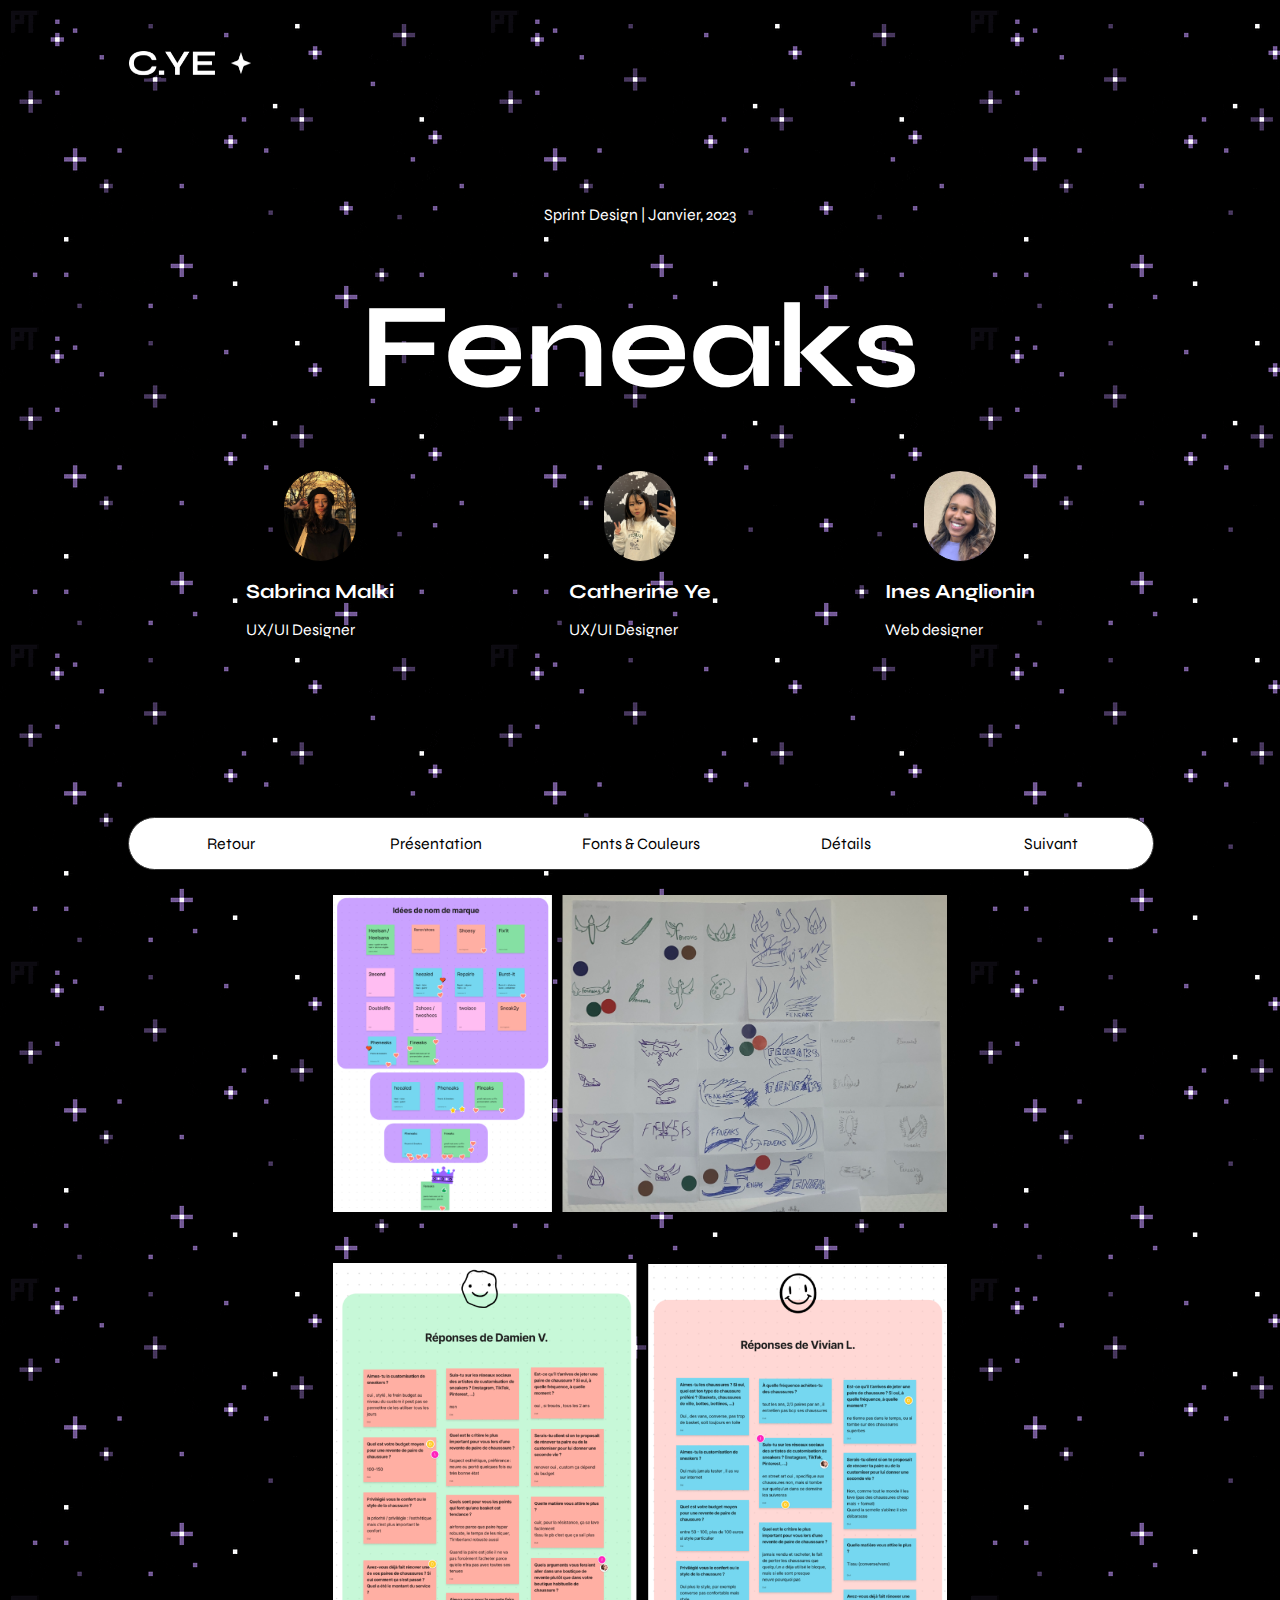
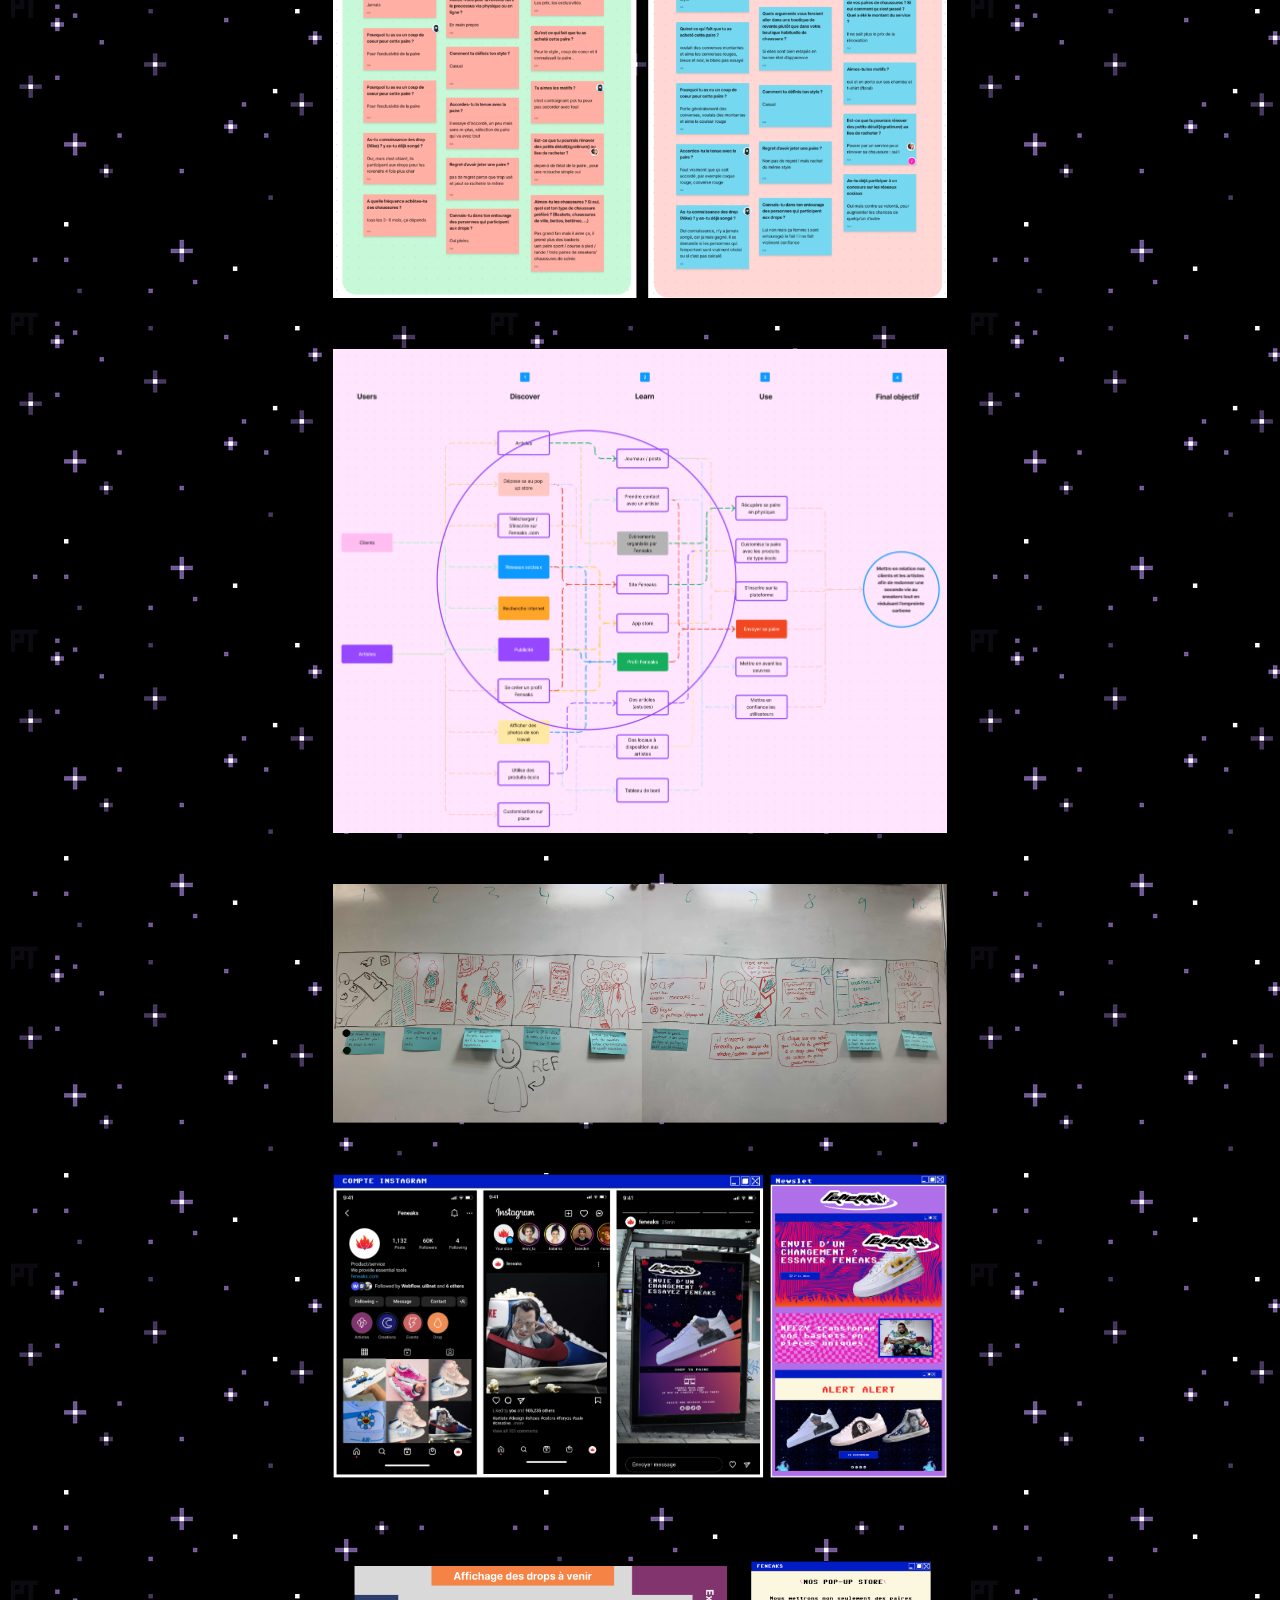
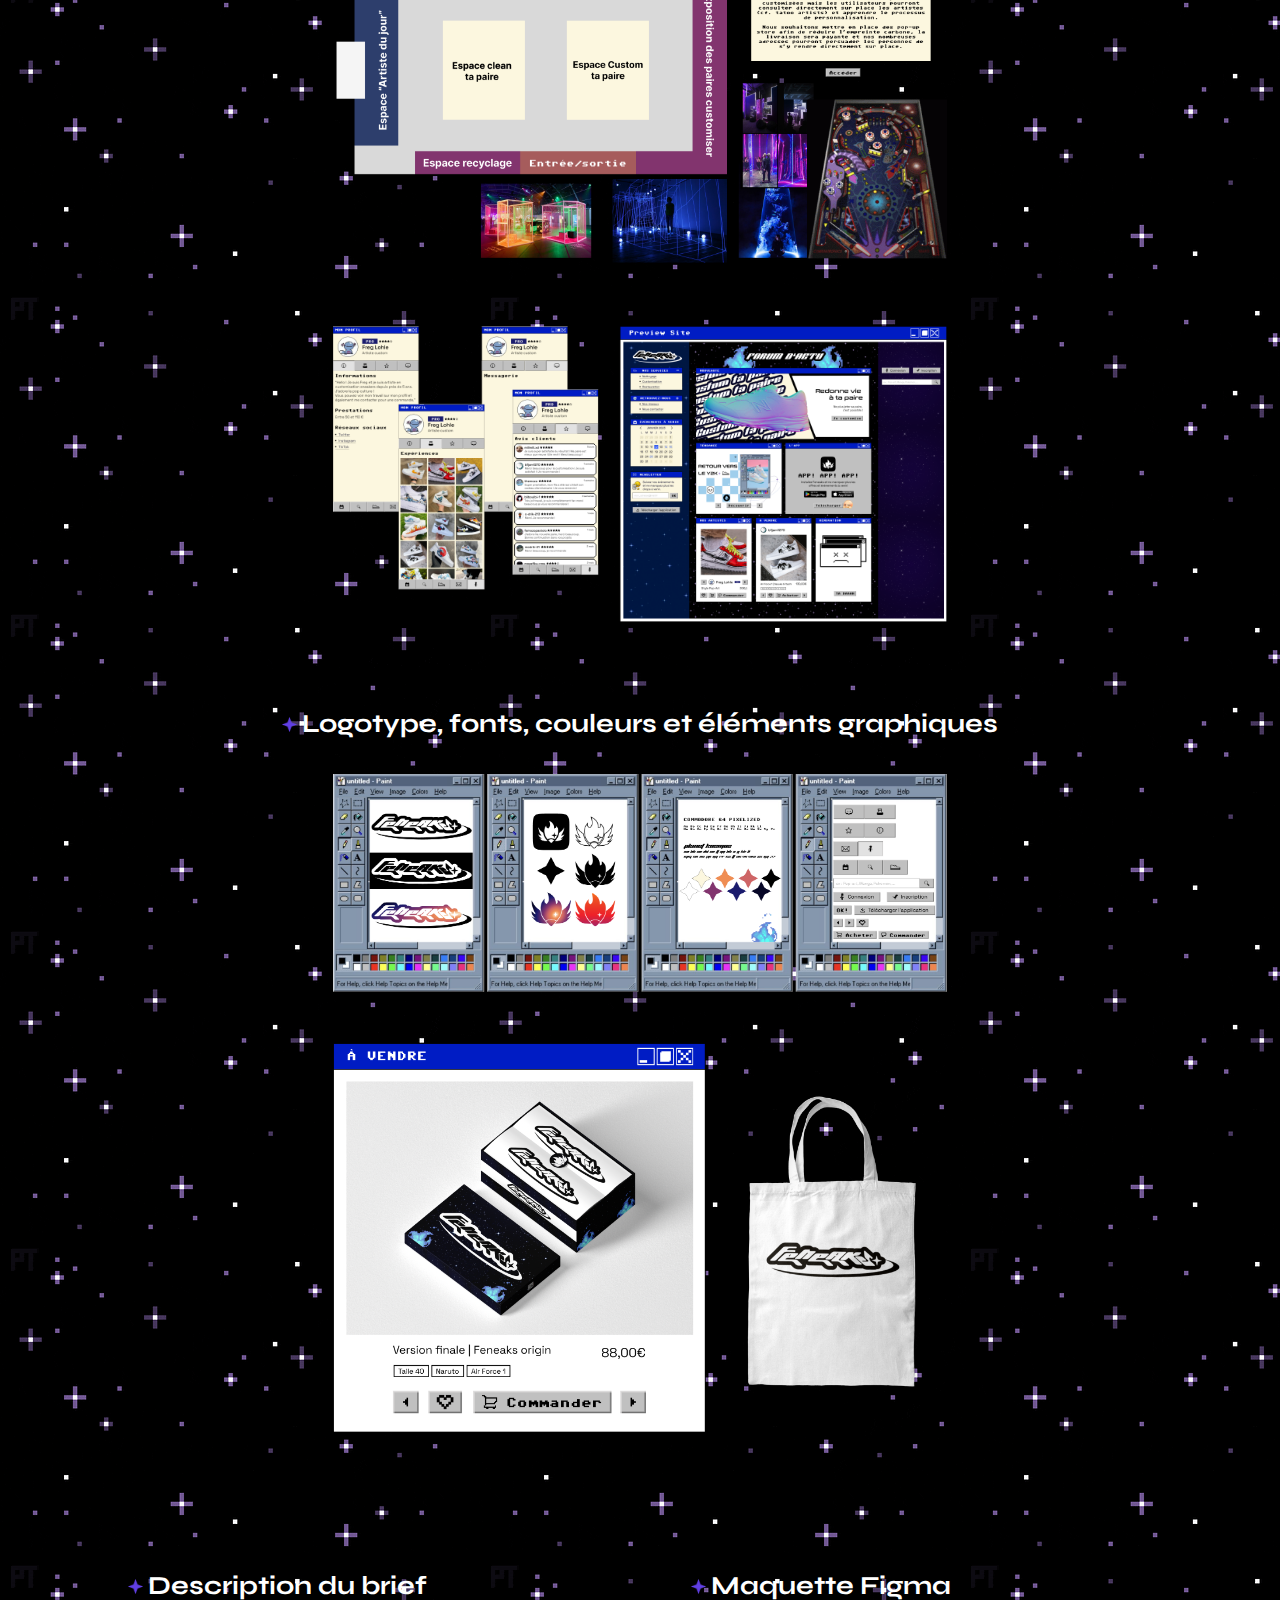
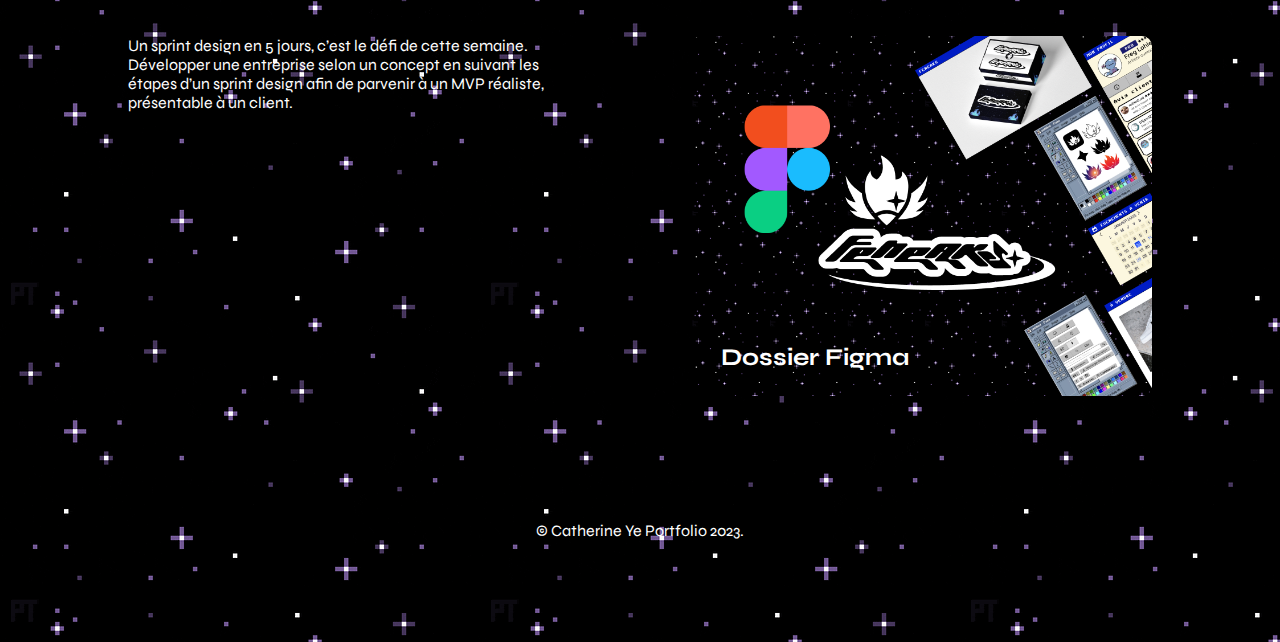
==== commit f060fa4d: "Update feneaks.html" ====
--- a/pages/feneaks.html
+++ b/pages/feneaks.html
@@ -70,15 +70,6 @@
                         <span>Web designer</span>
                         </div>
                     </div>
-                    <!-- DESIGNER 4 -->
-                    <div class="presentation-designer">
-                        <a href="" target="_blank" class="designers" id="Deepika">
-                        </a>
-                        <div>
-                        <h2>Deepika Collaty</h2>
-                        <span>Web designer</span>
-                        </div>
-                    </div>
                 </div>
             </section>
             <!-- PROJECT MOCK-UPS -->
@@ -119,4 +110,4 @@
             © Catherine Ye Portfolio 2023.
         </footer>
     </body>
-</html>+</html>
